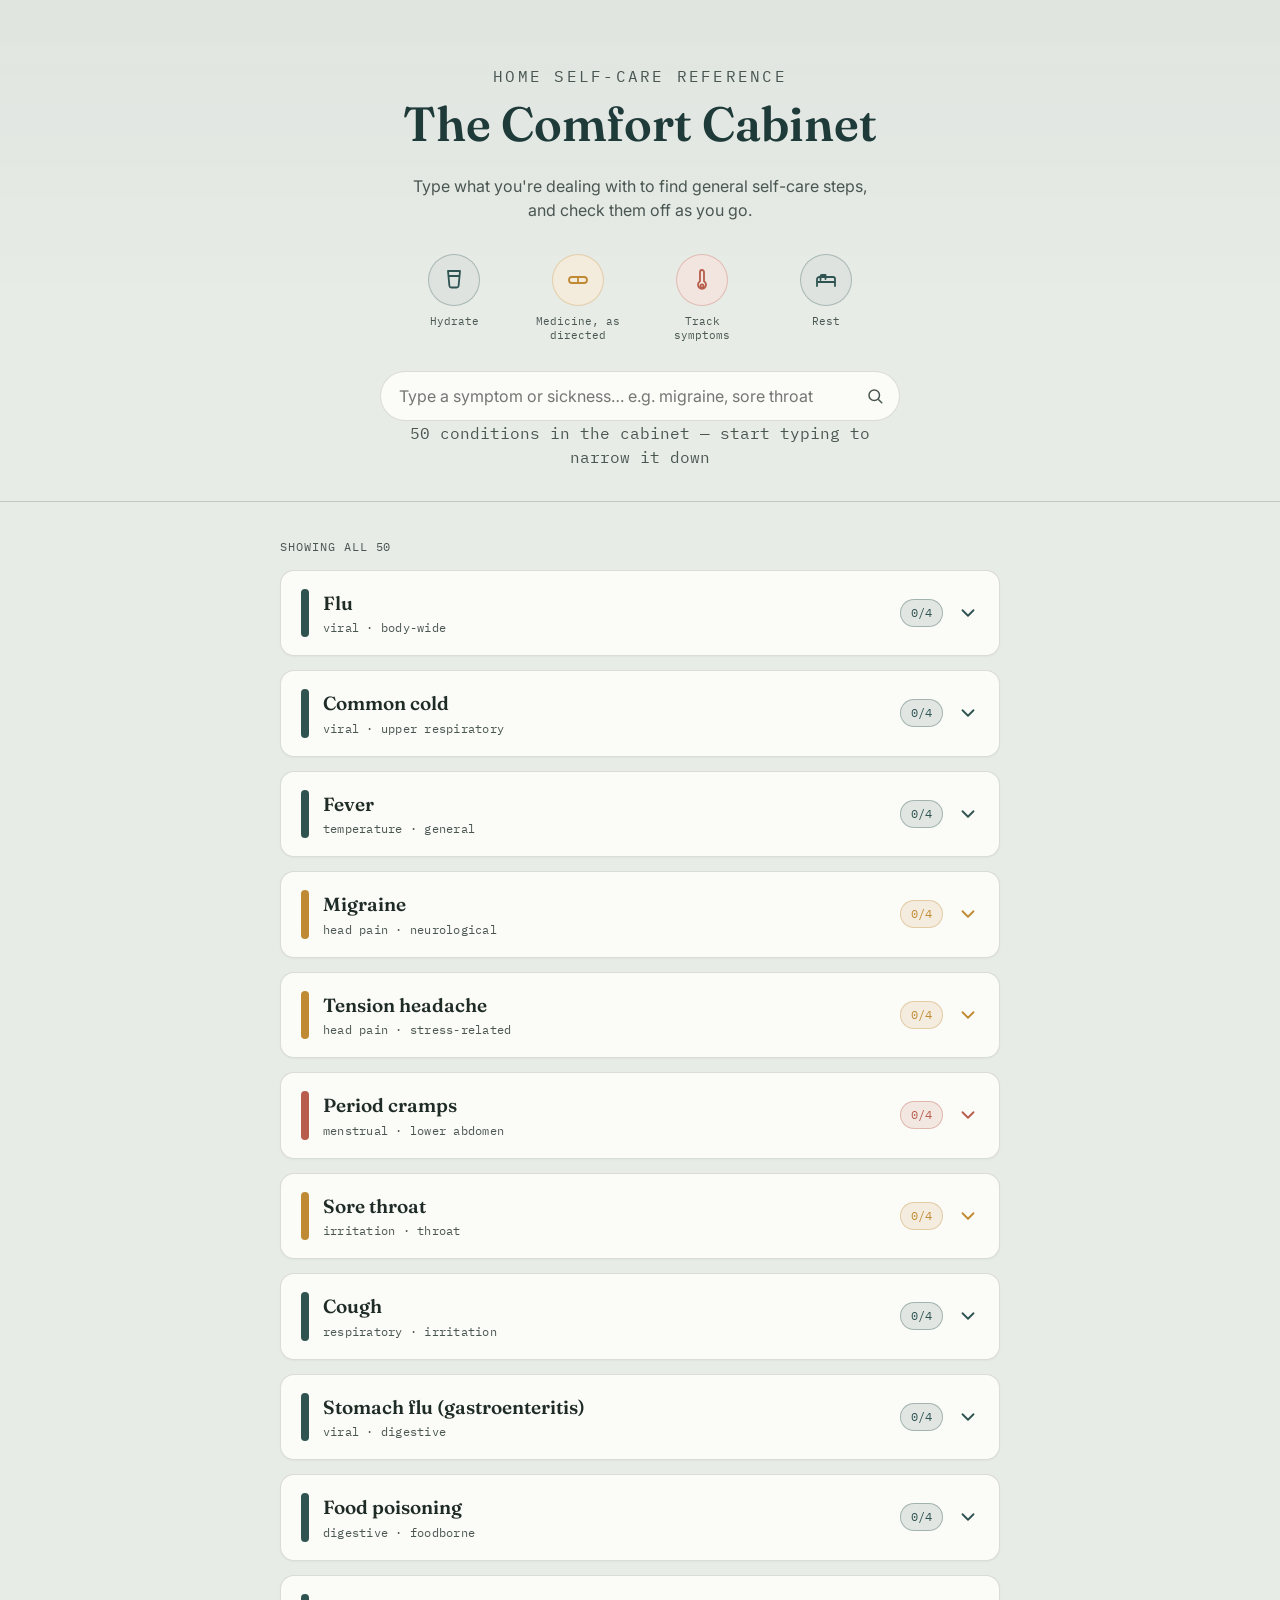
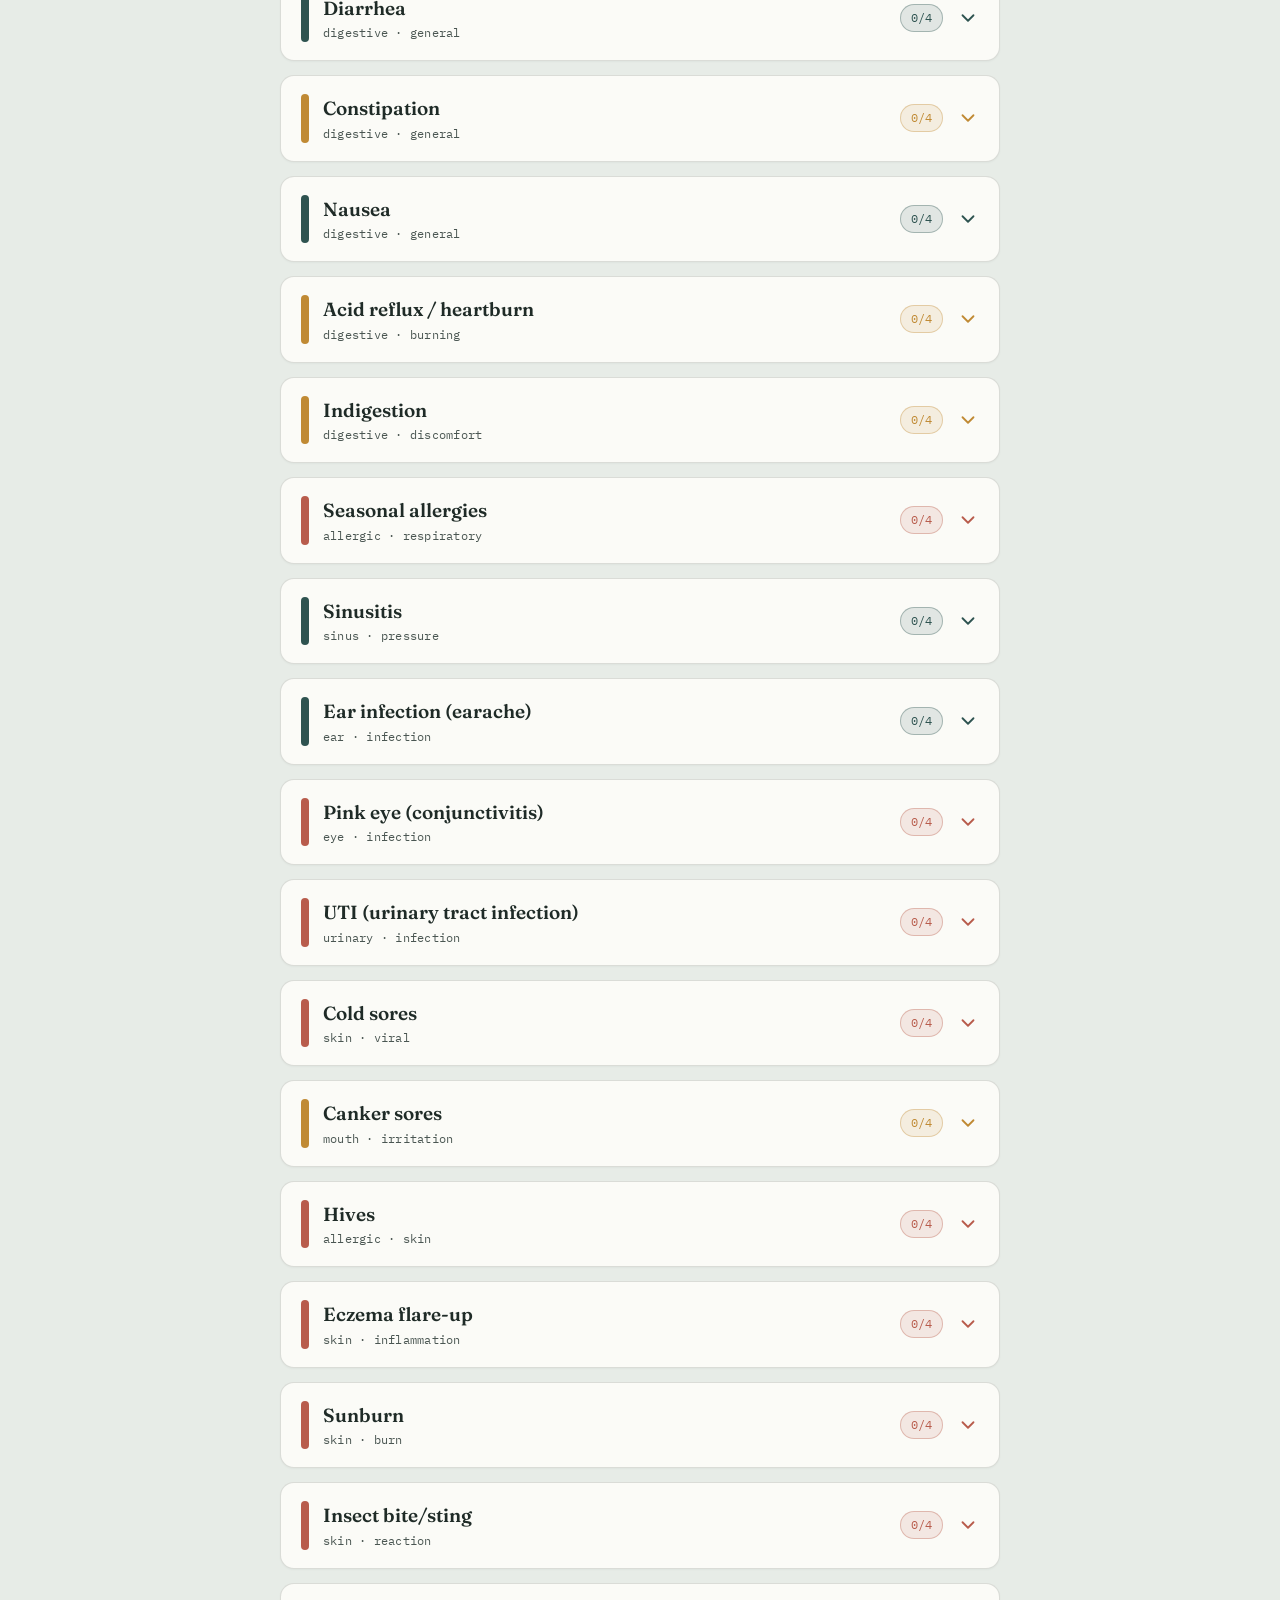
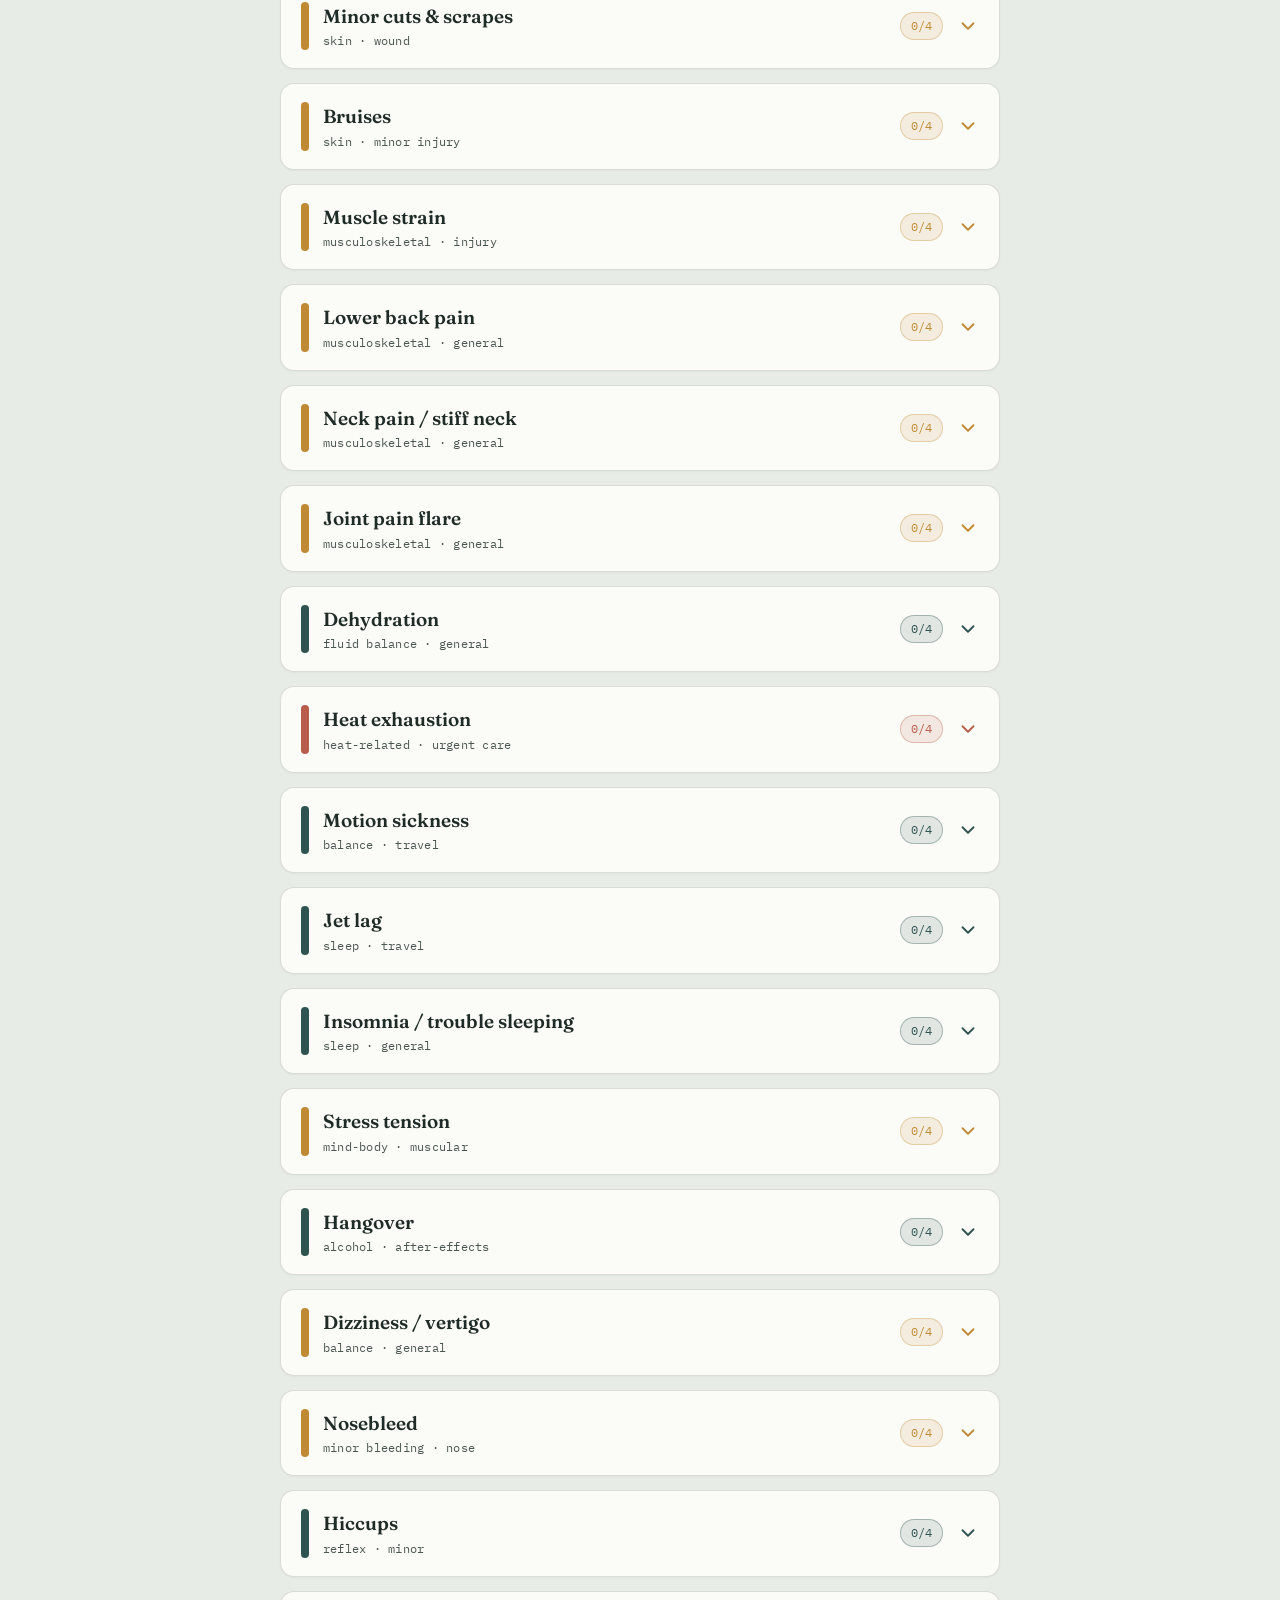
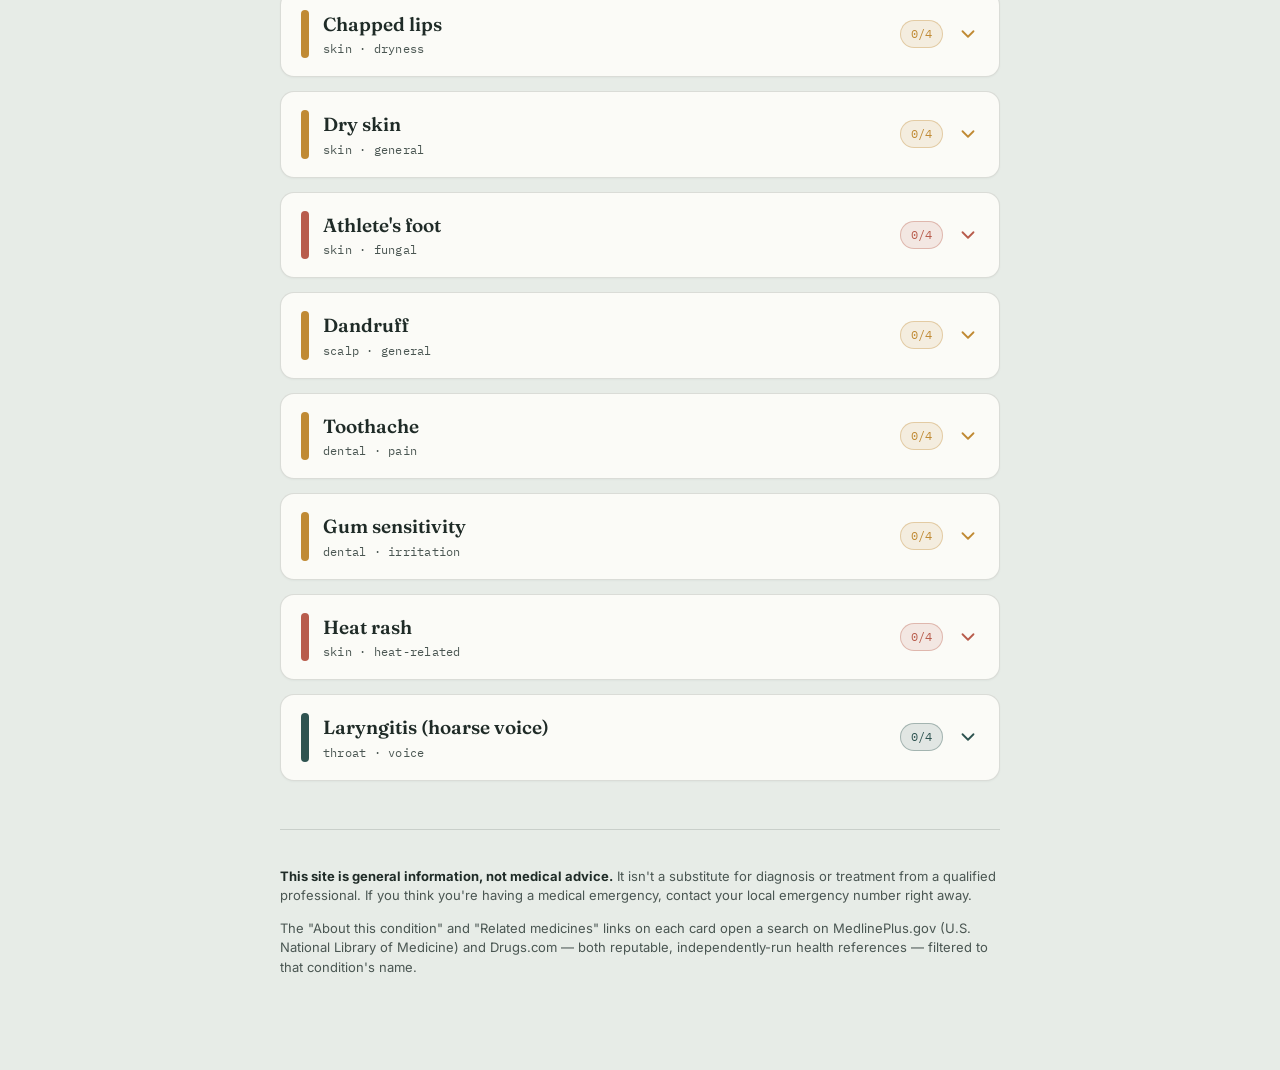
==== SICKNESS TIPS.html @ a85649c7 "Add files via upload" ====
<!DOCTYPE html>
<html lang="en">
<head>
<meta charset="UTF-8">
<meta name="viewport" content="width=device-width, initial-scale=1.0">
<title>The Comfort Cabinet — Everyday Symptom Guide</title>
<link rel="preconnect" href="https://fonts.googleapis.com">
<link rel="preconnect" href="https://fonts.gstatic.com" crossorigin>
<link href="https://fonts.googleapis.com/css2?family=Fraunces:opsz,wght@9..144,400;9..144,600;9..144,700&family=Inter:wght@400;500;600&family=IBM+Plex+Mono:wght@500;600&display=swap" rel="stylesheet">
<style>
  :root{
    --bg:#e7ece7;
    --paper:#fbfbf7;
    --ink:#1f2b27;
    --ink-soft:#4a5652;
    --teal:#2e5350;
    --teal-deep:#1f3b39;
    --mustard:#c08a34;
    --coral:#b85c4c;
    --line: rgba(31,43,39,0.15);
    --radius: 14px;
  }

  *{ box-sizing:border-box; }

  body{
    margin:0;
    background:var(--bg);
    color:var(--ink);
    font-family:'Inter', sans-serif;
    line-height:1.5;
  }

  a{ color:inherit; }

  .wrap{
    max-width:760px;
    margin:0 auto;
    padding:0 20px 80px;
  }

  header.hero{
    padding:64px 20px 32px;
    text-align:center;
    background: linear-gradient(180deg, rgba(31,43,39,0.04), transparent 60%);
    border-bottom:1px solid var(--line);
  }

  .eyebrow{
    font-family:'IBM Plex Mono', monospace;
    font-size:12px;
    letter-spacing:0.14em;
    text-transform:uppercase;
    color:var(--teal);
    margin:0 0 14px;
  }

  h1{
    font-family:'Fraunces', serif;
    font-weight:600;
    font-size:clamp(32px, 6vw, 48px);
    margin:0 0 14px;
    color:var(--teal-deep);
  }

  .hero p{
    max-width:480px;
    margin:0 auto;
    color:var(--ink-soft);
    font-size:16px;
  }

  .hero-icons{
    display:flex;
    justify-content:center;
    gap:28px;
    flex-wrap:wrap;
    margin:32px auto 0;
    max-width:560px;
  }

  .hero-icon{
    display:flex;
    flex-direction:column;
    align-items:center;
    gap:8px;
    width:96px;
  }

  .icon-circle{
    width:52px;
    height:52px;
    border-radius:50%;
    display:flex;
    align-items:center;
    justify-content:center;
    background: color-mix(in srgb, var(--c) 14%, var(--paper));
    border:1px solid color-mix(in srgb, var(--c) 30%, transparent);
    color:var(--c);
  }

  .icon-circle svg{ width:24px; height:24px; }

  .hero-icon-label{
    font-family:'IBM Plex Mono', monospace;
    font-size:11px;
    color:var(--ink-soft);
    text-align:center;
    line-height:1.3;
  }

  .search-wrap{
    max-width:520px;
    margin:28px auto 0;
    position:relative;
  }

  .search-wrap input{
    width:100%;
    font-family:'Inter', sans-serif;
    font-size:16px;
    padding:14px 44px 14px 18px;
    border-radius:999px;
    border:1px solid var(--line);
    background:var(--paper);
    color:var(--ink);
    outline:none;
  }

  .search-wrap input:focus-visible{
    outline:2px solid var(--teal);
    outline-offset:2px;
  }

  .search-wrap svg{
    position:absolute;
    right:16px;
    top:50%;
    transform:translateY(-50%);
    width:18px;
    height:18px;
    color:var(--ink-soft);
    pointer-events:none;
  }

  .search-hint{
    font-family:'IBM Plex Mono', monospace;
    font-size:12px;
    color:var(--ink-soft);
    text-align:center;
    margin:10px 0 0;
  }

  .count-line{
    margin:36px 0 14px;
    font-family:'IBM Plex Mono', monospace;
    font-size:12px;
    text-transform:uppercase;
    letter-spacing:0.08em;
    color:var(--ink-soft);
  }

  .cabinet{
    display:flex;
    flex-direction:column;
    gap:14px;
  }

  .empty-state{
    text-align:center;
    padding:40px 20px;
    color:var(--ink-soft);
    font-family:'IBM Plex Mono', monospace;
    font-size:14px;
    border:1px dashed var(--line);
    border-radius:var(--radius);
    display:none;
  }

  details{
    background:var(--paper);
    border:1px solid var(--line);
    border-radius:var(--radius);
    overflow:hidden;
    box-shadow:0 1px 2px rgba(31,43,39,0.04);
  }

  summary{
    list-style:none;
    cursor:pointer;
    display:flex;
    align-items:center;
    gap:14px;
    padding:18px 20px;
    position:relative;
  }

  summary::-webkit-details-marker{ display:none; }

  summary:focus-visible{
    outline:2px solid var(--teal);
    outline-offset:-2px;
  }

  .tab{
    flex:0 0 auto;
    width:8px;
    align-self:stretch;
    border-radius:4px;
    background:var(--cat, var(--teal));
  }

  .summary-text{ flex:1; min-width:0; }

  .name{
    font-family:'Fraunces', serif;
    font-weight:600;
    font-size:19px;
  }

  .tagline{
    font-family:'IBM Plex Mono', monospace;
    font-size:12px;
    color:var(--ink-soft);
    margin-top:2px;
    letter-spacing:0.02em;
  }

  .progress-badge{
    flex:0 0 auto;
    font-family:'IBM Plex Mono', monospace;
    font-size:12px;
    color:var(--cat, var(--teal));
    background:color-mix(in srgb, var(--cat, var(--teal)) 12%, transparent);
    border:1px solid color-mix(in srgb, var(--cat, var(--teal)) 35%, transparent);
    border-radius:999px;
    padding:4px 10px;
    white-space:nowrap;
  }

  .arrow{
    flex:0 0 auto;
    width:22px;
    height:22px;
    transition:transform 0.2s ease;
    color:var(--cat, var(--teal));
  }

  details[open] .arrow{ transform:rotate(180deg); }
  details[open] summary{ border-bottom:1px solid var(--line); }

  .panel{ padding:20px 20px 24px; }

  .panel h3{
    font-family:'IBM Plex Mono', monospace;
    text-transform:uppercase;
    letter-spacing:0.08em;
    font-size:12px;
    color:var(--cat, var(--teal));
    margin:0 0 10px;
  }

  .steps{
    list-style:none;
    margin:0 0 20px;
    padding:0;
    display:flex;
    flex-direction:column;
    gap:8px;
  }

  .steps li{ margin:0; }

  .steps label{
    display:flex;
    align-items:flex-start;
    gap:10px;
    cursor:pointer;
    font-size:15px;
  }

  .step-icon{
    flex:0 0 auto;
    width:22px;
    height:22px;
    border-radius:6px;
    display:flex;
    align-items:center;
    justify-content:center;
    background: color-mix(in srgb, var(--cat, var(--teal)) 12%, transparent);
    color: var(--cat, var(--teal));
    margin-top:1px;
  }

  .step-icon svg{ width:14px; height:14px; }

  .steps input[type="checkbox"]{
    accent-color:var(--cat, var(--teal));
    width:18px;
    height:18px;
    flex:0 0 auto;
    margin-top:1px;
  }

  .steps input[type="checkbox"]:focus-visible{
    outline:2px solid var(--teal);
    outline-offset:2px;
  }

  .steps span.step-text{ transition:opacity 0.15s ease, text-decoration-color 0.15s ease; }

  .steps input[type="checkbox"]:checked ~ span.step-text{
    text-decoration:line-through;
    text-decoration-color: var(--ink-soft);
    opacity:0.6;
  }

  .duration{
    font-size:14px;
    color:var(--ink-soft);
    margin:0 0 20px;
  }

  .warning{
    background:rgba(184,92,76,0.08);
    border:1px solid rgba(184,92,76,0.35);
    border-radius:10px;
    padding:14px 16px;
  }

  .warning h3{ color:var(--coral); }
  .warning ul{ margin:0; padding-left:20px; }
  .warning li{ margin-bottom:6px; }
  .warning li:last-child{ margin-bottom:0; }

  .resources{
    margin-top:18px;
    display:flex;
    flex-wrap:wrap;
    gap:10px;
  }

  .resource-link{
    display:inline-flex;
    align-items:center;
    gap:7px;
    font-family:'IBM Plex Mono', monospace;
    font-size:12px;
    color:var(--cat, var(--teal));
    background: color-mix(in srgb, var(--cat, var(--teal)) 8%, var(--paper));
    border:1px solid color-mix(in srgb, var(--cat, var(--teal)) 30%, transparent);
    border-radius:999px;
    padding:8px 14px;
    text-decoration:none;
  }

  .resource-link:hover{ background: color-mix(in srgb, var(--cat, var(--teal)) 16%, var(--paper)); }
  .resource-link:focus-visible{ outline:2px solid var(--teal); outline-offset:2px; }
  .resource-link svg{ width:13px; height:13px; flex:0 0 auto; }

  footer{
    margin-top:48px;
    padding-top:24px;
    border-top:1px solid var(--line);
    font-size:13px;
    color:var(--ink-soft);
  }

  footer strong{ color:var(--ink); }

  @media (prefers-reduced-motion: reduce){
    .arrow, .steps span.step-text{ transition:none; }
  }
</style>
</head>
<body>

<header class="hero">
  <p class="eyebrow">Home Self-Care Reference</p>
  <h1>The Comfort Cabinet</h1>
  <p>Type what you're dealing with to find general self-care steps, and check them off as you go.</p>

  <div class="hero-icons">
    <div class="hero-icon">
      <span class="icon-circle" style="--c:var(--teal)"><svg viewBox="0 0 24 24" fill="none" stroke="currentColor" stroke-width="1.8" stroke-linecap="round" stroke-linejoin="round"><path d="M6 3h12l-1.4 14.8a2 2 0 0 1-2 1.7H9.4a2 2 0 0 1-2-1.7L6 3z"/><path d="M7 8h10"/></svg></span>
      <span class="hero-icon-label">Hydrate</span>
    </div>
    <div class="hero-icon">
      <span class="icon-circle" style="--c:var(--mustard)"><svg viewBox="0 0 24 24" fill="none" stroke="currentColor" stroke-width="1.8" stroke-linecap="round" stroke-linejoin="round"><rect x="3" y="9" width="18" height="6" rx="3"/><line x1="12" y1="9" x2="12" y2="15"/></svg></span>
      <span class="hero-icon-label">Medicine, as directed</span>
    </div>
    <div class="hero-icon">
      <span class="icon-circle" style="--c:var(--coral)"><svg viewBox="0 0 24 24" fill="none" stroke="currentColor" stroke-width="1.8" stroke-linecap="round" stroke-linejoin="round"><path d="M14 4a2 2 0 0 0-4 0v9.3a4 4 0 1 0 4 0V4z"/><circle cx="12" cy="18" r="1.6"/></svg></span>
      <span class="hero-icon-label">Track symptoms</span>
    </div>
    <div class="hero-icon">
      <span class="icon-circle" style="--c:var(--teal)"><svg viewBox="0 0 24 24" fill="none" stroke="currentColor" stroke-width="1.8" stroke-linecap="round" stroke-linejoin="round"><path d="M3 18v-6.5A2.5 2.5 0 0 1 5.5 9H19a2 2 0 0 1 2 2v7M3 14h18M6.5 12V8.5A1.5 1.5 0 0 1 8 7h3.5v4"/></svg></span>
      <span class="hero-icon-label">Rest</span>
    </div>
  </div>

  <div class="search-wrap">
    <input id="search" type="text" placeholder="Type a symptom or sickness… e.g. migraine, sore throat" autocomplete="off">
    <svg viewBox="0 0 24 24" fill="none"><circle cx="11" cy="11" r="7" stroke="currentColor" stroke-width="2"/><path d="M21 21l-4-4" stroke="currentColor" stroke-width="2" stroke-linecap="round"/></svg>
  </div>
  <p class="search-hint" id="hint">50 conditions in the cabinet — start typing to narrow it down</p>
</header>

<div class="wrap">
  <p class="count-line" id="count-line">Showing all 50</p>
  <div class="cabinet" id="cabinet"></div>
  <div class="empty-state" id="empty-state">No matches for that. Try a different word, or browse the full list by clearing the search.</div>

  <footer>
    <p><strong>This site is general information, not medical advice.</strong> It isn't a substitute for diagnosis or treatment from a qualified professional. If you think you're having a medical emergency, contact your local emergency number right away.</p>
    <p>The "About this condition" and "Related medicines" links on each card open a search on MedlinePlus.gov (U.S. National Library of Medicine) and Drugs.com — both reputable, independently-run health references — filtered to that condition's name.</p>
  </footer>
</div>

<script>
const conditions = [
  {name:"Flu", tag:"viral · body-wide", cat:"var(--teal)", steps:["Rest as much as you can","Sip water, broth, or electrolyte drinks often","Take a fever/pain reliever per the label if needed","Keep warm and away from others while contagious"], duration:"Worst in days 2–3, improves within a week", flags:["Trouble breathing or chest pain","Symptoms return worse after improving","You're pregnant, elderly, very young, or have a chronic condition"]},
  {name:"Common cold", tag:"viral · upper respiratory", cat:"var(--teal)", steps:["Rest and drink fluids","Use a saline spray or rinse for congestion","Try lozenges or warm tea with honey","Run a humidifier at night"], duration:"Usually resolves in 7–10 days", flags:["Symptoms last beyond 10 days","High fever or facial/sinus pain","Symptoms worsen after improving"]},
  {name:"Fever", tag:"temperature · general", cat:"var(--teal)", steps:["Rest and drink fluids regularly","Dress lightly, keep the room cool","Try a lukewarm sponge bath for comfort","Use a fever reducer per the label if uncomfortable"], duration:"Most everyday fevers ease within a few days", flags:["Very high, or lasts more than 3 days","Stiff neck, rash, confusion, or breathing trouble","Any fever in an infant under 3 months"]},
  {name:"Migraine", tag:"head pain · neurological", cat:"var(--mustard)", steps:["Rest in a dark, quiet room early","Apply a cold compress to head or neck","Stay hydrated and eat something light","Note possible triggers (food, sleep, stress)"], duration:"A single episode can last hours to about a day", flags:["Worst headache of your life, sudden onset","Fever, stiff neck, confusion, vision loss, weakness","Becoming more frequent or severe"]},
  {name:"Tension headache", tag:"head pain · stress-related", cat:"var(--mustard)", steps:["Rest your eyes and step away from screens","Gently stretch neck and shoulders","Apply a warm or cold compress, whichever helps","Stay hydrated and check you've eaten"], duration:"Usually eases within a few hours", flags:["Sudden, severe, \"worst ever\" headache","Comes with vision changes or confusion","Happens daily or is worsening"]},
  {name:"Period cramps", tag:"menstrual · lower abdomen", cat:"var(--coral)", steps:["Use a heating pad on lower belly or back","Try gentle stretching or light movement","Take a pain reliever early, as directed","Cut back on caffeine and salty food"], duration:"Worst on day 1–2, easing after", flags:["Pain disrupts daily life every cycle","Bleeding unusually heavy or pain outside your period","Pain suddenly much worse than usual"]},
  {name:"Sore throat", tag:"irritation · throat", cat:"var(--mustard)", steps:["Gargle warm salt water a few times a day","Sip warm tea with honey","Use throat lozenges between drinks","Rest your voice"], duration:"Usually eases in a few days to a week", flags:["Severe pain, trouble swallowing or breathing","High fever or rash","Lasts more than a week"]},
  {name:"Cough", tag:"respiratory · irritation", cat:"var(--teal)", steps:["Stay hydrated to thin mucus","Try honey in warm water or tea (not for infants)","Use a humidifier at night","Prop yourself up slightly while sleeping"], duration:"Often lingers 1–3 weeks after a cold", flags:["Coughing up blood","Shortness of breath or wheezing","Lasts more than 3 weeks"]},
  {name:"Stomach flu (gastroenteritis)", tag:"viral · digestive", cat:"var(--teal)", steps:["Sip clear fluids slowly and often","Rest your gut with bland foods once tolerated","Avoid dairy, caffeine, and greasy food for now","Wash hands often to avoid spreading it"], duration:"Usually improves within 1–3 days", flags:["Signs of dehydration (very dry mouth, dizziness)","Blood in vomit or stool","Symptoms last more than a few days"]},
  {name:"Food poisoning", tag:"digestive · foodborne", cat:"var(--teal)", steps:["Stop eating the suspected food","Sip water or an electrolyte drink often","Rest and let your stomach settle","Ease back into bland foods gradually"], duration:"Symptoms often pass within 24–48 hours", flags:["Signs of dehydration","High fever or bloody stool","Symptoms last more than 2 days"]},
  {name:"Diarrhea", tag:"digestive · general", cat:"var(--teal)", steps:["Drink fluids often to replace losses","Eat bland, low-fiber foods (rice, toast, banana)","Avoid dairy, caffeine, and very fatty foods","Wash hands frequently"], duration:"Usually settles within a few days", flags:["Signs of dehydration","Blood in stool or severe abdominal pain","Lasts more than a few days"]},
  {name:"Constipation", tag:"digestive · general", cat:"var(--mustard)", steps:["Drink more water through the day","Add fiber gradually (fruit, veg, whole grains)","Get some gentle movement or walking in","Don't delay when you feel the urge"], duration:"Often improves within a few days of these changes", flags:["Severe abdominal pain or bloating","Blood in stool","No improvement after several days"]},
  {name:"Nausea", tag:"digestive · general", cat:"var(--teal)", steps:["Sip clear fluids slowly","Try small amounts of bland food (crackers, toast)","Get fresh air and sit upright","Avoid strong smells and greasy food"], duration:"Often eases within a few hours", flags:["Can't keep any fluids down","Severe abdominal pain","Signs of dehydration"]},
  {name:"Acid reflux / heartburn", tag:"digestive · burning", cat:"var(--mustard)", steps:["Avoid lying down right after eating","Eat smaller, less spicy/fatty meals","Prop your head up slightly when sleeping","Loosen tight clothing around the waist"], duration:"Occasional episodes usually settle within hours", flags:["Chest pain with shortness of breath","Happens more than twice a week","Trouble swallowing or unexplained weight loss"]},
  {name:"Indigestion", tag:"digestive · discomfort", cat:"var(--mustard)", steps:["Eat slowly and in smaller portions","Avoid rich, fatty, or spicy food for now","Stay upright for a while after eating","Cut back on caffeine and alcohol"], duration:"Usually settles within a few hours", flags:["Persistent pain, or pain spreading to arm/jaw","Vomiting blood or dark stools","Symptoms keep recurring"]},
  {name:"Seasonal allergies", tag:"allergic · respiratory", cat:"var(--coral)", steps:["Track pollen counts and stay in when high","Rinse sinuses with a saline rinse","Keep windows closed, shower after being outside","An antihistamine may help — check the label"], duration:"Symptoms track with your triggers and season", flags:["Wheezing or trouble breathing","Swelling of face, lips, or throat","Symptoms not improving with usual measures"]},
  {name:"Sinusitis", tag:"sinus · pressure", cat:"var(--teal)", steps:["Use a saline rinse to clear passages","Apply a warm compress over your sinuses","Stay hydrated and rest","Sleep with your head slightly elevated"], duration:"Often resolves within 10 days", flags:["Severe facial pain or swelling","High fever","Symptoms lasting beyond 10 days"]},
  {name:"Ear infection (earache)", tag:"ear · infection", cat:"var(--teal)", steps:["Apply a warm compress to the ear","Rest and stay upright when possible","Avoid inserting anything into the ear canal","Use pain relief as directed if needed"], duration:"Mild cases often ease within a few days", flags:["Severe pain or fluid/discharge from the ear","Hearing loss","Fever with the earache"]},
  {name:"Pink eye (conjunctivitis)", tag:"eye · infection", cat:"var(--coral)", steps:["Gently clean discharge with a warm, damp cloth","Wash hands often and avoid touching your eyes","Don't share towels or pillowcases","Skip contact lenses until it clears"], duration:"Often clears within a week to 10 days", flags:["Significant pain or vision changes","Intense redness with light sensitivity","No improvement after a week"]},
  {name:"UTI (urinary tract infection)", tag:"urinary · infection", cat:"var(--coral)", steps:["Drink plenty of water","Urinate often and don't hold it in","Avoid irritants like caffeine and alcohol for now","Track your symptoms in case you need a doctor visit"], duration:"Mild symptoms may ease briefly, but most UTIs need treatment", flags:["Fever, back or side pain","Blood in urine","Symptoms not improving quickly"]},
  {name:"Cold sores", tag:"skin · viral", cat:"var(--coral)", steps:["Avoid touching or picking at the area","Apply a cool compress for comfort","Keep the area clean and dry","Avoid sharing lip products or utensils"], duration:"Usually heals within 1–2 weeks", flags:["Spreads near the eyes","Doesn't heal after 2 weeks","Frequent recurrences"]},
  {name:"Canker sores", tag:"mouth · irritation", cat:"var(--mustard)", steps:["Rinse with warm salt water","Avoid spicy, acidic, or rough-textured foods","Keep the area clean","Give it time — most heal on their own"], duration:"Typically heals in 1–2 weeks", flags:["Unusually large or very painful sores","Lasts more than 2–3 weeks","Comes with fever or spreads"]},
  {name:"Hives", tag:"allergic · skin", cat:"var(--coral)", steps:["Try to identify and avoid the trigger","Apply a cool compress to itchy areas","Wear loose, breathable clothing","An antihistamine may help — check the label"], duration:"Often fades within a day, though some cases linger", flags:["Swelling of face, lips, tongue, or throat","Trouble breathing","Hives lasting more than a few days"]},
  {name:"Eczema flare-up", tag:"skin · inflammation", cat:"var(--coral)", steps:["Moisturize frequently with a fragrance-free cream","Avoid known triggers (harsh soap, wool, sweat)","Keep showers short and lukewarm","Avoid scratching — pat, don't rub"], duration:"Flares can take days to weeks to settle", flags:["Signs of infection (pus, warmth, spreading redness)","Widespread or worsening despite care","Significant sleep disruption"]},
  {name:"Sunburn", tag:"skin · burn", cat:"var(--coral)", steps:["Get out of the sun right away","Cool the skin with a cool (not icy) compress","Moisturize with a gentle, fragrance-free lotion","Stay hydrated"], duration:"Mild burns usually improve within a few days", flags:["Blistering over a large area","Fever, chills, or dizziness","Signs of dehydration"]},
  {name:"Insect bite/sting", tag:"skin · reaction", cat:"var(--coral)", steps:["Clean the area with soap and water","Apply a cold compress to reduce swelling","Avoid scratching to prevent infection","Watch for changes over the next day"], duration:"Mild reactions typically settle within a few days", flags:["Spreading redness or swelling away from the site","Signs of allergic reaction (hives, trouble breathing)","Signs of infection"]},
  {name:"Minor cuts & scrapes", tag:"skin · wound", cat:"var(--mustard)", steps:["Rinse the wound with clean water","Apply gentle pressure to stop any bleeding","Cover with a clean bandage","Keep it clean and change the dressing daily"], duration:"Most minor wounds heal within a week or two", flags:["Bleeding won't stop after firm pressure","Signs of infection (redness, warmth, pus)","Deep, gaping, or dirty wound"]},
  {name:"Bruises", tag:"skin · minor injury", cat:"var(--mustard)", steps:["Apply a cold compress soon after the bump","Rest and elevate the area if possible","Switch to gentle heat after a day or two","Give it time — most fade in 1–2 weeks"], duration:"Usually fades within two weeks", flags:["Bruising for no clear reason","Doesn't fade after 2 weeks","Severe swelling or pain"]},
  {name:"Muscle strain", tag:"musculoskeletal · injury", cat:"var(--mustard)", steps:["Rest the area and avoid re-aggravating it","Apply ice for the first day or two","Gently move once acute pain eases","Consider a light compression wrap"], duration:"Mild strains often improve within a couple of weeks", flags:["Can't bear weight or move the area","Significant swelling or bruising","No improvement after a couple of weeks"]},
  {name:"Lower back pain", tag:"musculoskeletal · general", cat:"var(--mustard)", steps:["Keep gently moving rather than staying still","Alternate ice and heat for comfort","Maintain good posture when sitting","Avoid heavy lifting until it settles"], duration:"Most mild cases ease within a few weeks", flags:["Numbness, tingling, or weakness in the legs","Loss of bladder or bowel control","Pain after a fall or injury"]},
  {name:"Neck pain / stiff neck", tag:"musculoskeletal · general", cat:"var(--mustard)", steps:["Apply heat to loosen tight muscles","Gently stretch and move within comfort","Check your pillow and sleep posture","Take breaks from screens to avoid slouching"], duration:"Usually improves within a week", flags:["Neck stiffness with fever and headache","Numbness or weakness in an arm","Pain after an injury or fall"]},
  {name:"Joint pain flare", tag:"musculoskeletal · general", cat:"var(--mustard)", steps:["Rest the joint but keep gentle movement going","Alternate ice and heat, whichever feels better","Support the joint if needed (brace, cushion)","Ease back into activity gradually"], duration:"Flares often settle within days to weeks", flags:["Significant swelling, redness, or warmth","Sudden inability to move the joint","Fever alongside joint pain"]},
  {name:"Dehydration", tag:"fluid balance · general", cat:"var(--teal)", steps:["Sip water or an electrolyte drink steadily","Rest in a cool place","Avoid alcohol and caffeine for now","Eat water-rich foods if you can (fruit, soup)"], duration:"Mild dehydration often improves within hours of rehydrating", flags:["Confusion, dizziness, or fainting","Very little or no urination","Rapid heartbeat"]},
  {name:"Heat exhaustion", tag:"heat-related · urgent care", cat:"var(--coral)", steps:["Move to a cool or shaded place right away","Loosen clothing and cool the skin (damp cloth, fan)","Sip water slowly","Rest until you feel steady"], duration:"Should improve within 30–60 minutes of cooling down", flags:["Confusion, fainting, or very high body temperature","Stops sweating despite the heat","Symptoms not improving after cooling down"]},
  {name:"Motion sickness", tag:"balance · travel", cat:"var(--teal)", steps:["Focus on a fixed point on the horizon","Get fresh air if possible","Avoid reading or screens while moving","Choose a seat with less motion"], duration:"Usually passes once the motion stops", flags:["Severe, persistent vomiting","Signs of dehydration","Doesn't improve after the trip ends"]},
  {name:"Jet lag", tag:"sleep · travel", cat:"var(--teal)", steps:["Get sunlight exposure at your new local time","Adjust meal and sleep times gradually","Stay hydrated during travel","Avoid heavy caffeine or alcohol close to bedtime"], duration:"Often takes about a day to adjust per time zone crossed", flags:["Sleep problems continue well after adjusting","It's significantly affecting daily functioning","You have a pre-existing sleep condition it's aggravating"]},
  {name:"Insomnia / trouble sleeping", tag:"sleep · general", cat:"var(--teal)", steps:["Keep a consistent sleep and wake time","Avoid screens and caffeine close to bedtime","Keep the bedroom cool, dark, and quiet","Get up and do something calm if you can't sleep"], duration:"Occasional bad nights are normal", flags:["Trouble sleeping most nights for weeks","It's affecting your daily functioning","It's paired with other symptoms worth checking"]},
  {name:"Stress tension", tag:"mind-body · muscular", cat:"var(--mustard)", steps:["Try slow, deep breathing for a few minutes","Take a short walk or gentle movement break","Step away from the trigger if you can","Talk it through with someone you trust"], duration:"Physical tension often eases once the stressor passes", flags:["Tension is constant and not easing","It's affecting sleep, eating, or daily life","You'd like extra support — a doctor or counselor can help"]},
  {name:"Hangover", tag:"alcohol · after-effects", cat:"var(--teal)", steps:["Rehydrate with water or an electrolyte drink","Eat something easy on the stomach","Rest as much as you can","Give it time — most hangovers pass within a day"], duration:"Usually resolves within 24 hours", flags:["Severe vomiting or inability to keep fluids down","Confusion or difficulty waking","Signs of alcohol poisoning need emergency care"]},
  {name:"Dizziness / vertigo", tag:"balance · general", cat:"var(--mustard)", steps:["Sit or lie down until it passes","Move slowly when changing position","Stay hydrated","Avoid driving or operating machinery until it clears"], duration:"Brief episodes often pass within minutes", flags:["Comes with chest pain, slurred speech, or weakness","Severe, sudden, or with a bad headache","Doesn't improve or keeps recurring"]},
  {name:"Nosebleed", tag:"minor bleeding · nose", cat:"var(--mustard)", steps:["Sit up and lean slightly forward","Pinch the soft part of your nose for 10–15 minutes","Avoid blowing your nose for a few hours after","Apply a cold compress to the bridge of your nose"], duration:"Most stop within 15–20 minutes", flags:["Doesn't stop after 20 minutes of pressure","Heavy bleeding or follows a head injury","Frequent, unexplained nosebleeds"]},
  {name:"Hiccups", tag:"reflex · minor", cat:"var(--teal)", steps:["Try holding your breath for a short count","Sip cold water slowly","Breathe into a paper bag briefly","Give it a few minutes — most stop on their own"], duration:"Usually stop within minutes to a couple of hours", flags:["Lasts more than 48 hours","Comes with chest pain or trouble breathing","Interferes significantly with eating or sleeping"]},
  {name:"Chapped lips", tag:"skin · dryness", cat:"var(--mustard)", steps:["Apply a fragrance-free lip balm often","Stay hydrated","Avoid licking your lips (it dries them further)","Use a humidifier in dry weather"], duration:"Usually improves within a few days of consistent care", flags:["Cracking that bleeds or won't heal","Signs of infection","Persistent despite regular care"]},
  {name:"Dry skin", tag:"skin · general", cat:"var(--mustard)", steps:["Moisturize right after bathing while skin is damp","Use lukewarm, not hot, water when washing","Choose a fragrance-free, gentle moisturizer","Run a humidifier in dry conditions"], duration:"Usually improves within a couple of weeks of consistent care", flags:["Cracking, bleeding, or signs of infection","Intense itching disrupting sleep","No improvement despite regular care"]},
  {name:"Athlete's foot", tag:"skin · fungal", cat:"var(--coral)", steps:["Keep feet clean and thoroughly dry, especially between toes","Wear breathable shoes and moisture-wicking socks","Change socks daily","An antifungal cream may help — check the label"], duration:"Often improves within a couple of weeks of consistent care", flags:["Spreading redness, swelling, or pus","No improvement after a few weeks","Diabetes or circulation issues make foot care more important"]},
  {name:"Dandruff", tag:"scalp · general", cat:"var(--mustard)", steps:["Wash hair regularly with a gentle shampoo","Try an anti-dandruff shampoo a few times a week","Avoid very hot water on the scalp","Manage stress where you can — it can be a trigger"], duration:"Often improves within a few weeks of consistent care", flags:["Scalp is red, swollen, or painful","Significant hair loss alongside it","No improvement with regular shampooing"]},
  {name:"Toothache", tag:"dental · pain", cat:"var(--mustard)", steps:["Rinse your mouth with warm salt water","Gently floss to rule out trapped food","Apply a cold compress to the outside of the cheek","Avoid very hot, cold, or sugary food on that side"], duration:"Mild sensitivity may ease in a day, but persistent pain usually needs a dentist", flags:["Severe or throbbing pain","Swelling of the face or gums","Fever alongside the toothache"]},
  {name:"Gum sensitivity", tag:"dental · irritation", cat:"var(--mustard)", steps:["Switch to a soft-bristled toothbrush","Rinse with warm salt water","Be gentle when brushing and flossing","Keep up regular oral hygiene"], duration:"Mild sensitivity often eases within a week or two", flags:["Bleeding gums that don't improve","Swelling, pus, or persistent pain","Loose teeth"]},
  {name:"Heat rash", tag:"skin · heat-related", cat:"var(--coral)", steps:["Move to a cooler, drier environment","Keep the area clean and dry","Wear loose, breathable clothing","Avoid heavy creams or ointments that trap heat"], duration:"Usually clears within a few days once cooled down", flags:["Signs of infection (pus, increasing pain, swelling)","Fever alongside the rash","Doesn't improve after a few days"]},
  {name:"Laryngitis (hoarse voice)", tag:"throat · voice", cat:"var(--teal)", steps:["Rest your voice as much as possible","Stay hydrated and sip warm fluids","Use a humidifier","Avoid whispering — it can strain your voice more than talking"], duration:"Often improves within a week or two", flags:["Lasts more than 2–3 weeks","Coughing up blood","Difficulty breathing or swallowing"]}
];

const cabinet = document.getElementById('cabinet');
const emptyState = document.getElementById('empty-state');
const countLine = document.getElementById('count-line');
const searchInput = document.getElementById('search');
const hint = document.getElementById('hint');

const ICONS = {
  water: '<svg viewBox="0 0 24 24" fill="none" stroke="currentColor" stroke-width="1.8" stroke-linecap="round" stroke-linejoin="round"><path d="M6 3h12l-1.4 14.8a2 2 0 0 1-2 1.7H9.4a2 2 0 0 1-2-1.7L6 3z"/><path d="M7 8h10"/></svg>',
  pill: '<svg viewBox="0 0 24 24" fill="none" stroke="currentColor" stroke-width="1.8" stroke-linecap="round" stroke-linejoin="round"><rect x="3" y="9" width="18" height="6" rx="3"/><line x1="12" y1="9" x2="12" y2="15"/></svg>',
  ice: '<svg viewBox="0 0 24 24" fill="none" stroke="currentColor" stroke-width="1.8" stroke-linecap="round" stroke-linejoin="round"><rect x="4" y="4" width="16" height="16" rx="2"/><path d="M4 10h16M10 4v16"/></svg>',
  heat: '<svg viewBox="0 0 24 24" fill="none" stroke="currentColor" stroke-width="1.8" stroke-linecap="round" stroke-linejoin="round"><path d="M12 2.5c1.2 4-2.6 5.3-2.6 9.3a4.6 4.6 0 0 0 9.2 0c0-2-1-3.2-2-4.2.1 2-1 2.9-1.8 2 .9-2.8-.9-4.8-2.8-7.1z"/></svg>',
  bed: '<svg viewBox="0 0 24 24" fill="none" stroke="currentColor" stroke-width="1.8" stroke-linecap="round" stroke-linejoin="round"><path d="M3 18v-6.5A2.5 2.5 0 0 1 5.5 9H19a2 2 0 0 1 2 2v7M3 14h18M6.5 12V8.5A1.5 1.5 0 0 1 8 7h3.5v4"/></svg>',
  wash: '<svg viewBox="0 0 24 24" fill="none" stroke="currentColor" stroke-width="1.8" stroke-linecap="round" stroke-linejoin="round"><path d="M12 3c2.8 3.6 5.5 6.9 5.5 10a5.5 5.5 0 0 1-11 0c0-3.1 2.7-6.4 5.5-10z"/></svg>',
  leaf: '<svg viewBox="0 0 24 24" fill="none" stroke="currentColor" stroke-width="1.8" stroke-linecap="round" stroke-linejoin="round"><path d="M5 21c8-1 13-6 14-14-8 1-13 6-14 14z"/><path d="M5 21c2-4.5 5-7.5 9-9.5"/></svg>',
  link: '<svg viewBox="0 0 24 24" fill="none" stroke="currentColor" stroke-width="1.8" stroke-linecap="round" stroke-linejoin="round"><path d="M18 13v6a2 2 0 0 1-2 2H5a2 2 0 0 1-2-2V8a2 2 0 0 1 2-2h6"/><path d="M15 3h6v6"/><path d="M10 14L21 3"/></svg>'
};

function iconFor(text){
  const t = text.toLowerCase();
  if(/water|fluid|hydrat|drink|sip/.test(t)) return ICONS.water;
  if(/ice|cold compress|cool compress|cold\b/.test(t)) return ICONS.ice;
  if(/heat|warm/.test(t)) return ICONS.heat;
  if(/pill|reliever|medication|antihistamine|antifungal|cream|balm|lotion|shampoo|label/.test(t)) return ICONS.pill;
  if(/rest|sleep|bed/.test(t)) return ICONS.bed;
  if(/rinse|gargle|wash|clean|shower|bath|moisturiz/.test(t)) return ICONS.wash;
  return ICONS.leaf;
}

function stepsHTML(condIdx, steps){
  return steps.map((s, i) => `
    <li>
      <label>
        <input type="checkbox" id="chk-${condIdx}-${i}">
        <span class="step-icon">${iconFor(s)}</span>
        <span class="step-text">${s}</span>
      </label>
    </li>`).join('');
}

function flagsHTML(flags){
  return flags.map(f => `<li>${f}</li>`).join('');
}

function resourcesHTML(name){
  const q = encodeURIComponent(name.replace(/\s*\([^)]*\)/g, '').trim());
  const infoUrl = `https://www.google.com/search?q=site:medlineplus.gov+${q}`;
  const medUrl = `https://www.google.com/search?q=site:drugs.com+${q}`;
  return `
    <div class="resources">
      <a class="resource-link" href="${infoUrl}" target="_blank" rel="noopener noreferrer">${ICONS.link} About this condition (MedlinePlus)</a>
      <a class="resource-link" href="${medUrl}" target="_blank" rel="noopener noreferrer">${ICONS.link} Related medicines (Drugs.com)</a>
    </div>`;
}

function cardHTML(c, idx){
  return `
  <details style="--cat:${c.cat}" data-idx="${idx}">
    <summary>
      <span class="tab"></span>
      <span class="summary-text">
        <div class="name">${c.name}</div>
        <div class="tagline">${c.tag}</div>
      </span>
      <span class="progress-badge" data-progress="${idx}">0/${c.steps.length}</span>
      <svg class="arrow" viewBox="0 0 24 24" fill="none"><path d="M6 9l6 6 6-6" stroke="currentColor" stroke-width="2" stroke-linecap="round" stroke-linejoin="round"/></svg>
    </summary>
    <div class="panel">
      <h3>Self-care</h3>
      <ul class="steps">${stepsHTML(idx, c.steps)}</ul>
      <p class="duration">${c.duration}</p>
      <div class="warning">
        <h3>See a doctor if</h3>
        <ul>${flagsHTML(c.flags)}</ul>
      </div>
      ${resourcesHTML(c.name)}
    </div>
  </details>`;
}

function render(list){
  if(list.length === 0){
    cabinet.innerHTML = '';
    emptyState.style.display = 'block';
    countLine.textContent = 'No matches';
    return;
  }
  emptyState.style.display = 'none';
  cabinet.innerHTML = list.map(({c, idx}) => cardHTML(c, idx)).join('');
  countLine.textContent = list.length === conditions.length
    ? `Showing all ${conditions.length}`
    : `Showing ${list.length} of ${conditions.length}`;
}

function filterConditions(query){
  const q = query.trim().toLowerCase();
  const indexed = conditions.map((c, idx) => ({c, idx}));
  if(!q) return indexed;
  return indexed.filter(({c}) =>
    c.name.toLowerCase().includes(q) || c.tag.toLowerCase().includes(q)
  );
}

searchInput.addEventListener('input', (e) => {
  const results = filterConditions(e.target.value);
  render(results);
  hint.textContent = e.target.value.trim()
    ? `${results.length} match${results.length === 1 ? '' : 'es'} for "${e.target.value.trim()}"`
    : '50 conditions in the cabinet — start typing to narrow it down';
});

cabinet.addEventListener('change', (e) => {
  if(e.target.type !== 'checkbox') return;
  const details = e.target.closest('details');
  if(!details) return;
  const idx = details.dataset.idx;
  const boxes = details.querySelectorAll('input[type="checkbox"]');
  const checked = details.querySelectorAll('input[type="checkbox"]:checked').length;
  const badge = details.querySelector(`[data-progress="${idx}"]`);
  if(badge) badge.textContent = `${checked}/${boxes.length}`;
});

render(filterConditions(''));
</script>

</body>
</html>
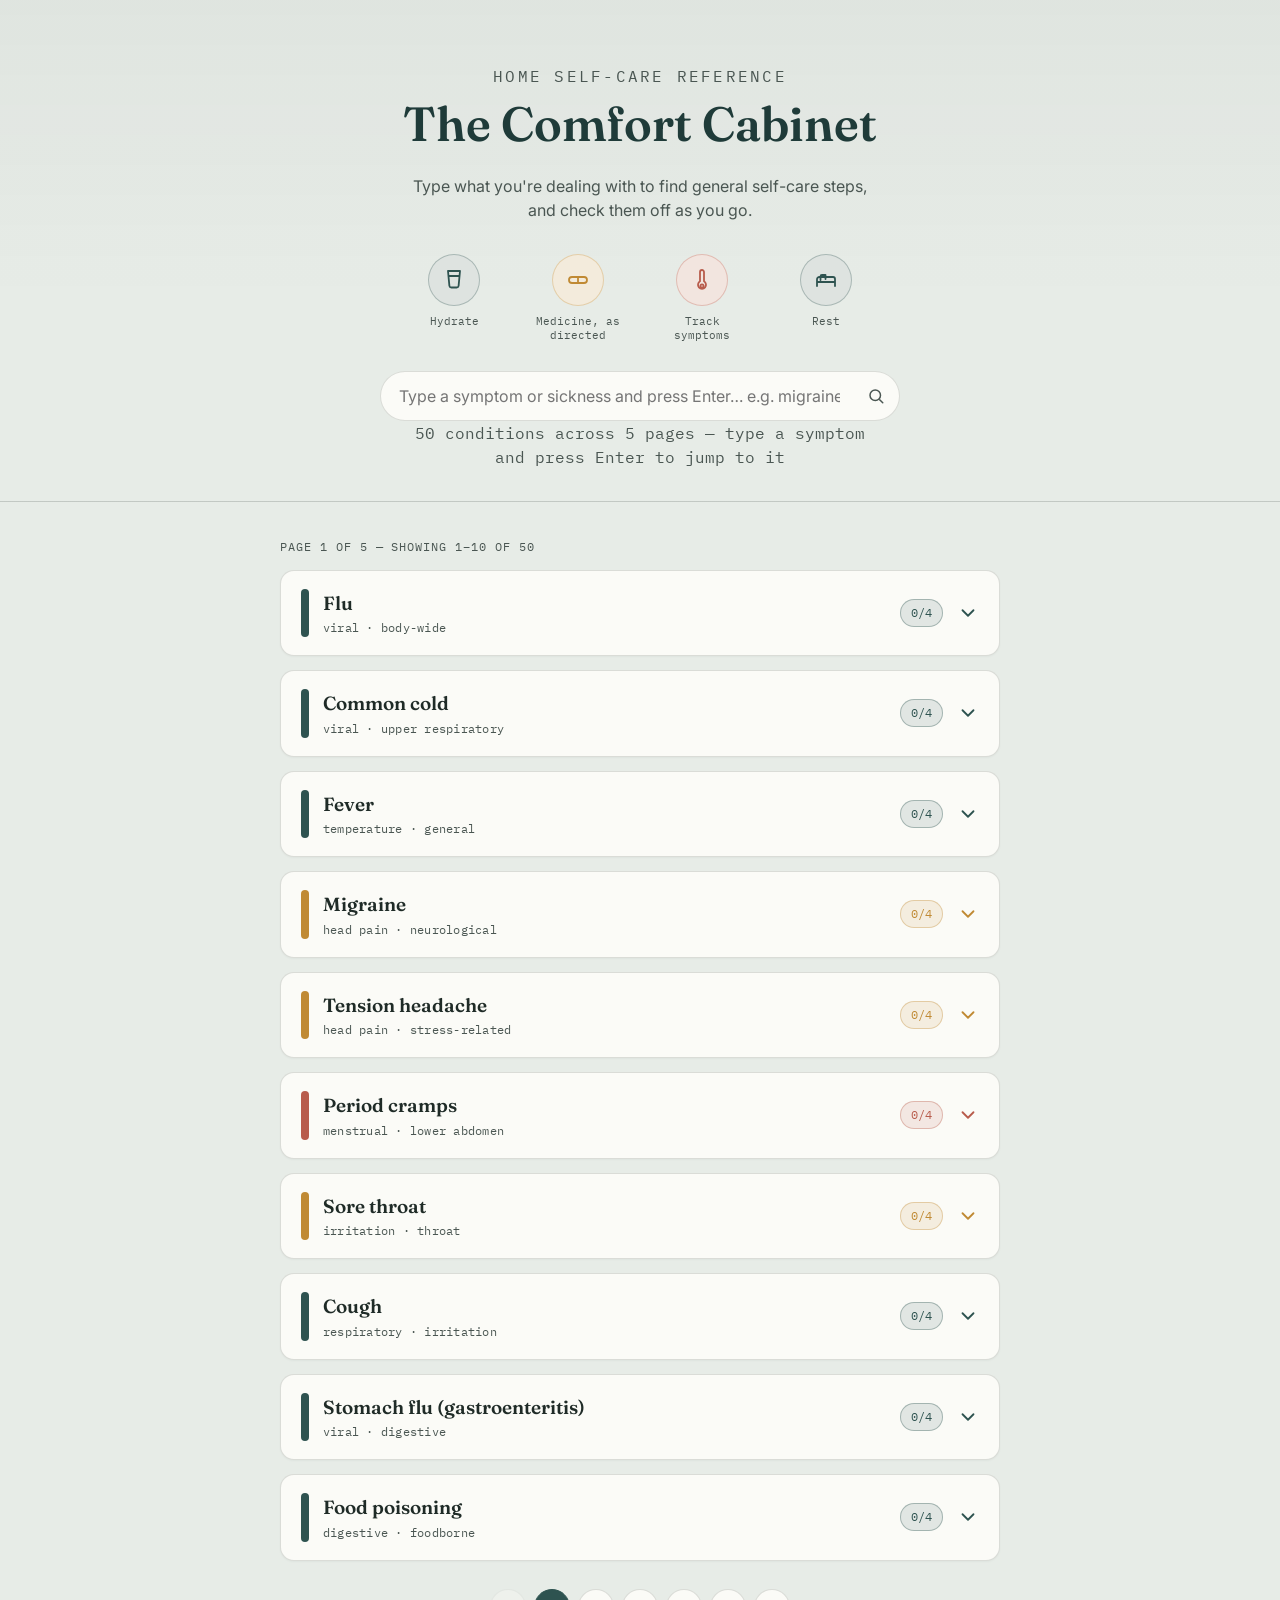
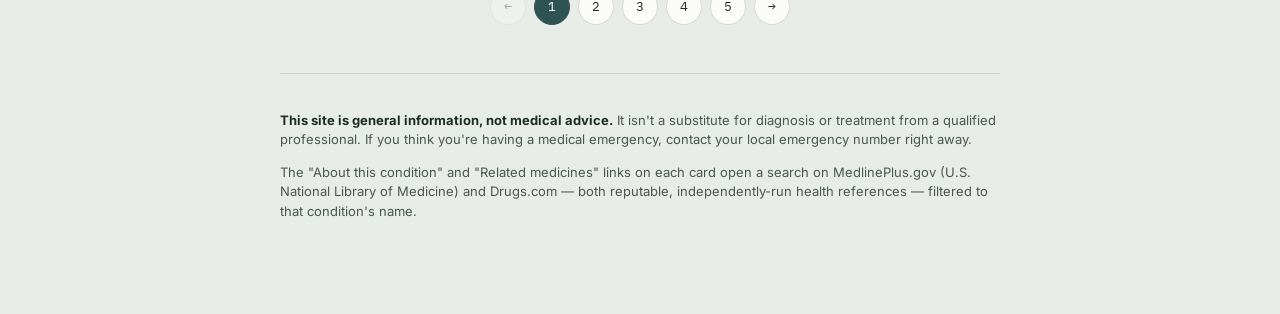
==== commit 3679b92a: "Add files via upload" ====
--- a/SICKNESS TIPS.html
+++ b/SICKNESS TIPS.html
@@ -133,15 +133,29 @@
   }
 
   .search-wrap svg{
+    width:18px;
+    height:18px;
+    color:var(--ink-soft);
+  }
+
+  .search-wrap button{
     position:absolute;
-    right:16px;
+    right:6px;
     top:50%;
     transform:translateY(-50%);
-    width:18px;
-    height:18px;
-    color:var(--ink-soft);
-    pointer-events:none;
-  }
+    width:36px;
+    height:36px;
+    border-radius:50%;
+    border:none;
+    background:transparent;
+    display:flex;
+    align-items:center;
+    justify-content:center;
+    cursor:pointer;
+  }
+
+  .search-wrap button:hover{ background: rgba(31,43,39,0.06); }
+  .search-wrap button:focus-visible{ outline:2px solid var(--teal); outline-offset:2px; }
 
   .search-hint{
     font-family:'IBM Plex Mono', monospace;
@@ -175,6 +189,55 @@
     border:1px dashed var(--line);
     border-radius:var(--radius);
     display:none;
+  }
+
+  .pagination{
+    display:flex;
+    justify-content:center;
+    align-items:center;
+    gap:8px;
+    margin-top:28px;
+    flex-wrap:wrap;
+  }
+
+  .page-btn{
+    min-width:36px;
+    height:36px;
+    padding:0 8px;
+    border-radius:999px;
+    border:1px solid var(--line);
+    background:var(--paper);
+    color:var(--ink);
+    font-family:'IBM Plex Mono', monospace;
+    font-size:13px;
+    cursor:pointer;
+    display:inline-flex;
+    align-items:center;
+    justify-content:center;
+  }
+
+  .page-btn[aria-current="true"]{
+    background:var(--teal);
+    color:#fff;
+    border-color:var(--teal);
+  }
+
+  .page-btn:hover:not([aria-current="true"]):not(:disabled){
+    background: color-mix(in srgb, var(--teal) 10%, var(--paper));
+  }
+
+  .page-btn:disabled{ opacity:0.35; cursor:not-allowed; }
+  .page-btn:focus-visible{ outline:2px solid var(--teal); outline-offset:2px; }
+
+  details.highlight{
+    outline:2px solid var(--coral);
+    outline-offset:2px;
+    animation: pulseGlow 1.6s ease-out 1;
+  }
+
+  @keyframes pulseGlow{
+    from{ box-shadow:0 0 0 7px rgba(184,92,76,0.22); }
+    to{ box-shadow:0 0 0 0 rgba(184,92,76,0); }
   }
 
   details{
@@ -370,6 +433,7 @@
 
   @media (prefers-reduced-motion: reduce){
     .arrow, .steps span.step-text{ transition:none; }
+    details.highlight{ animation:none; }
   }
 </style>
 </head>
@@ -399,17 +463,20 @@
     </div>
   </div>
 
-  <div class="search-wrap">
-    <input id="search" type="text" placeholder="Type a symptom or sickness… e.g. migraine, sore throat" autocomplete="off">
-    <svg viewBox="0 0 24 24" fill="none"><circle cx="11" cy="11" r="7" stroke="currentColor" stroke-width="2"/><path d="M21 21l-4-4" stroke="currentColor" stroke-width="2" stroke-linecap="round"/></svg>
-  </div>
-  <p class="search-hint" id="hint">50 conditions in the cabinet — start typing to narrow it down</p>
+  <form class="search-wrap" id="search-form">
+    <input id="search" type="search" placeholder="Type a symptom or sickness and press Enter… e.g. migraine" autocomplete="off">
+    <button type="submit" aria-label="Search">
+      <svg viewBox="0 0 24 24" fill="none"><circle cx="11" cy="11" r="7" stroke="currentColor" stroke-width="2"/><path d="M21 21l-4-4" stroke="currentColor" stroke-width="2" stroke-linecap="round"/></svg>
+    </button>
+  </form>
+  <p class="search-hint" id="hint">50 conditions across 5 pages — type a symptom and press Enter to jump to it</p>
 </header>
 
 <div class="wrap">
-  <p class="count-line" id="count-line">Showing all 50</p>
+  <p class="count-line" id="count-line"></p>
   <div class="cabinet" id="cabinet"></div>
-  <div class="empty-state" id="empty-state">No matches for that. Try a different word, or browse the full list by clearing the search.</div>
+  <div class="empty-state" id="empty-state">No matches for that. Try a different word.</div>
+  <nav class="pagination" id="pagination" aria-label="Result pages"></nav>
 
   <footer>
     <p><strong>This site is general information, not medical advice.</strong> It isn't a substitute for diagnosis or treatment from a qualified professional. If you think you're having a medical emergency, contact your local emergency number right away.</p>
@@ -474,8 +541,10 @@
 const cabinet = document.getElementById('cabinet');
 const emptyState = document.getElementById('empty-state');
 const countLine = document.getElementById('count-line');
+const searchForm = document.getElementById('search-form');
 const searchInput = document.getElementById('search');
 const hint = document.getElementById('hint');
+const pagination = document.getElementById('pagination');
 
 const ICONS = {
   water: '<svg viewBox="0 0 24 24" fill="none" stroke="currentColor" stroke-width="1.8" stroke-linecap="round" stroke-linejoin="round"><path d="M6 3h12l-1.4 14.8a2 2 0 0 1-2 1.7H9.4a2 2 0 0 1-2-1.7L6 3z"/><path d="M7 8h10"/></svg>',
@@ -550,35 +619,90 @@
   </details>`;
 }
 
-function render(list){
-  if(list.length === 0){
-    cabinet.innerHTML = '';
+const PAGE_SIZE = 10;
+let currentPage = 1;
+
+function totalPages(){
+  return Math.ceil(conditions.length / PAGE_SIZE);
+}
+
+function pageItems(page){
+  const start = (page - 1) * PAGE_SIZE;
+  return conditions.slice(start, start + PAGE_SIZE).map((c, i) => ({ c, idx: start + i }));
+}
+
+function prefersReducedMotion(){
+  return window.matchMedia('(prefers-reduced-motion: reduce)').matches;
+}
+
+function renderPagination(){
+  const tp = totalPages();
+  let html = `<button class="page-btn" id="prev-btn" ${currentPage === 1 ? 'disabled' : ''} aria-label="Previous page">&larr;</button>`;
+  for(let p = 1; p <= tp; p++){
+    html += `<button class="page-btn" data-page="${p}" aria-current="${p === currentPage}">${p}</button>`;
+  }
+  html += `<button class="page-btn" id="next-btn" ${currentPage === tp ? 'disabled' : ''} aria-label="Next page">&rarr;</button>`;
+  pagination.innerHTML = html;
+}
+
+function renderPage(page, opts = {}){
+  currentPage = Math.min(Math.max(1, page), totalPages());
+  const items = pageItems(currentPage);
+  emptyState.style.display = 'none';
+  cabinet.innerHTML = items.map(({ c, idx }) => cardHTML(c, idx)).join('');
+
+  const startNum = (currentPage - 1) * PAGE_SIZE + 1;
+  const endNum = Math.min(currentPage * PAGE_SIZE, conditions.length);
+  countLine.textContent = `Page ${currentPage} of ${totalPages()} — showing ${startNum}–${endNum} of ${conditions.length}`;
+
+  renderPagination();
+
+  if(opts.openIdx !== undefined){
+    const details = cabinet.querySelector(`details[data-idx="${opts.openIdx}"]`);
+    if(details){
+      details.open = true;
+      details.classList.add('highlight');
+      details.scrollIntoView({ behavior: prefersReducedMotion() ? 'auto' : 'smooth', block: 'start' });
+      setTimeout(() => details.classList.remove('highlight'), 1800);
+    }
+  } else {
+    window.scrollTo({ top: cabinet.offsetTop - 20, behavior: prefersReducedMotion() ? 'auto' : 'smooth' });
+  }
+}
+
+function findMatches(query){
+  const q = query.trim().toLowerCase();
+  if(!q) return [];
+  return conditions
+    .map((c, idx) => ({ c, idx }))
+    .filter(({ c }) => c.name.toLowerCase().includes(q) || c.tag.toLowerCase().includes(q));
+}
+
+searchForm.addEventListener('submit', (e) => {
+  e.preventDefault();
+  const raw = searchInput.value.trim();
+  if(!raw){
+    hint.textContent = '50 conditions across 5 pages — type a symptom and press Enter to jump to it';
+    return;
+  }
+  const matches = findMatches(raw);
+  if(matches.length === 0){
+    hint.textContent = `No matches for "${raw}" — try another word`;
     emptyState.style.display = 'block';
-    countLine.textContent = 'No matches';
     return;
   }
-  emptyState.style.display = 'none';
-  cabinet.innerHTML = list.map(({c, idx}) => cardHTML(c, idx)).join('');
-  countLine.textContent = list.length === conditions.length
-    ? `Showing all ${conditions.length}`
-    : `Showing ${list.length} of ${conditions.length}`;
-}
-
-function filterConditions(query){
-  const q = query.trim().toLowerCase();
-  const indexed = conditions.map((c, idx) => ({c, idx}));
-  if(!q) return indexed;
-  return indexed.filter(({c}) =>
-    c.name.toLowerCase().includes(q) || c.tag.toLowerCase().includes(q)
-  );
-}
-
-searchInput.addEventListener('input', (e) => {
-  const results = filterConditions(e.target.value);
-  render(results);
-  hint.textContent = e.target.value.trim()
-    ? `${results.length} match${results.length === 1 ? '' : 'es'} for "${e.target.value.trim()}"`
-    : '50 conditions in the cabinet — start typing to narrow it down';
+  const { idx } = matches[0];
+  const targetPage = Math.floor(idx / PAGE_SIZE) + 1;
+  hint.textContent = `${matches.length} match${matches.length === 1 ? '' : 'es'} for "${raw}" — jumped to page ${targetPage}`;
+  renderPage(targetPage, { openIdx: idx });
+});
+
+pagination.addEventListener('click', (e) => {
+  const btn = e.target.closest('button');
+  if(!btn) return;
+  if(btn.id === 'prev-btn') renderPage(currentPage - 1);
+  else if(btn.id === 'next-btn') renderPage(currentPage + 1);
+  else if(btn.dataset.page) renderPage(parseInt(btn.dataset.page, 10));
 });
 
 cabinet.addEventListener('change', (e) => {
@@ -592,7 +716,7 @@
   if(badge) badge.textContent = `${checked}/${boxes.length}`;
 });
 
-render(filterConditions(''));
+renderPage(1);
 </script>
 
 </body>
